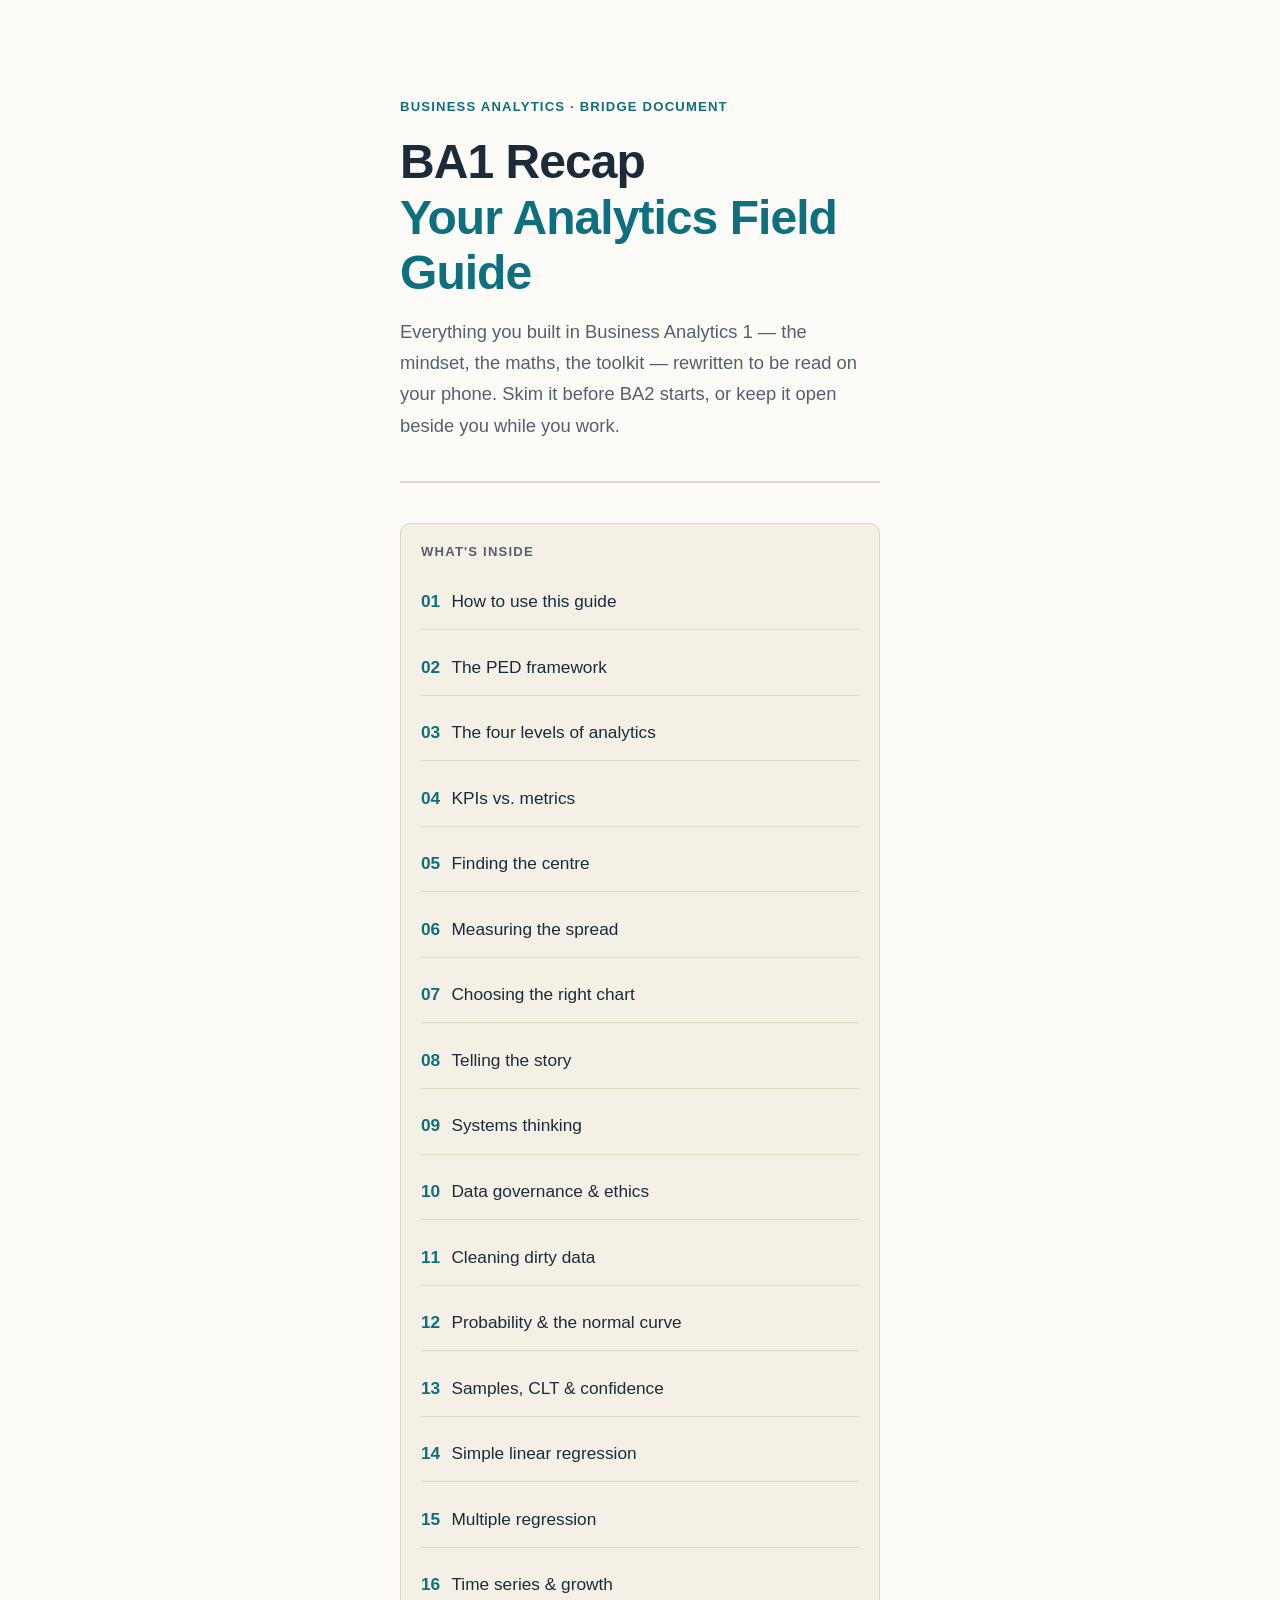
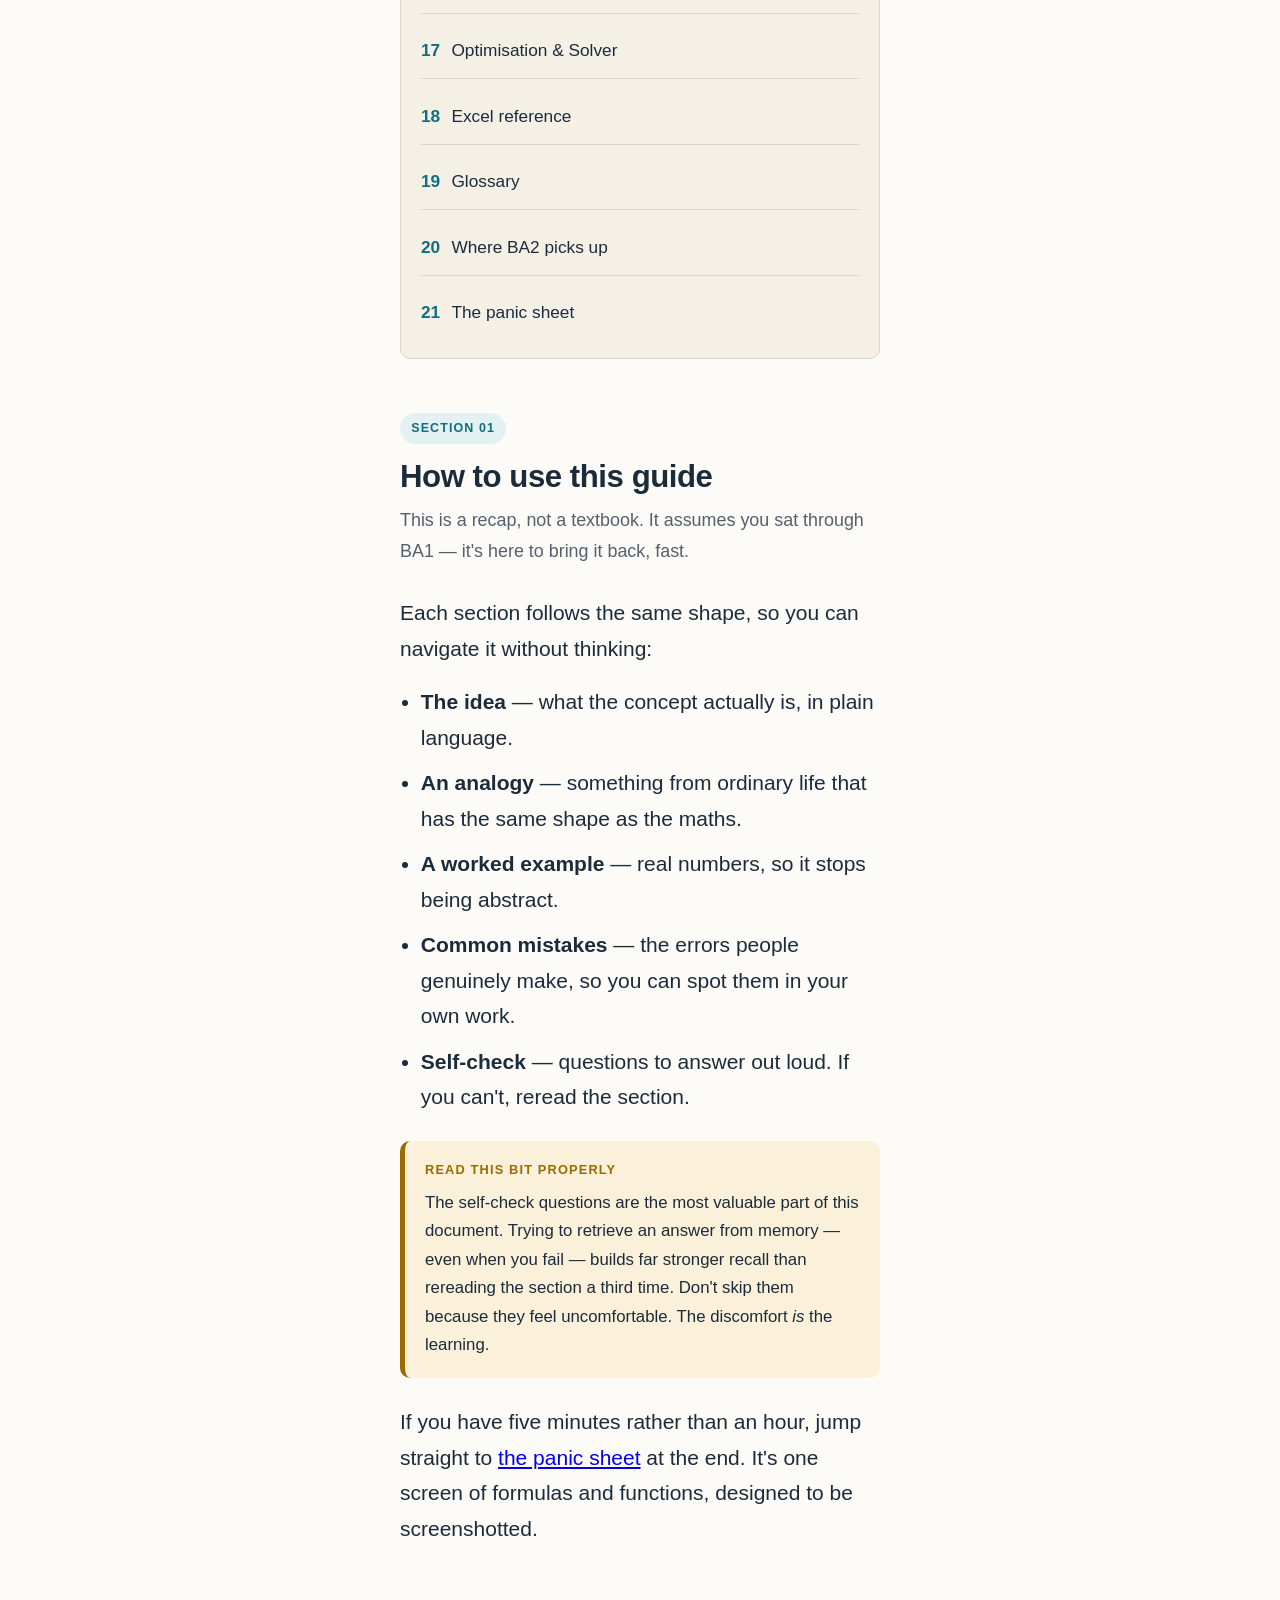
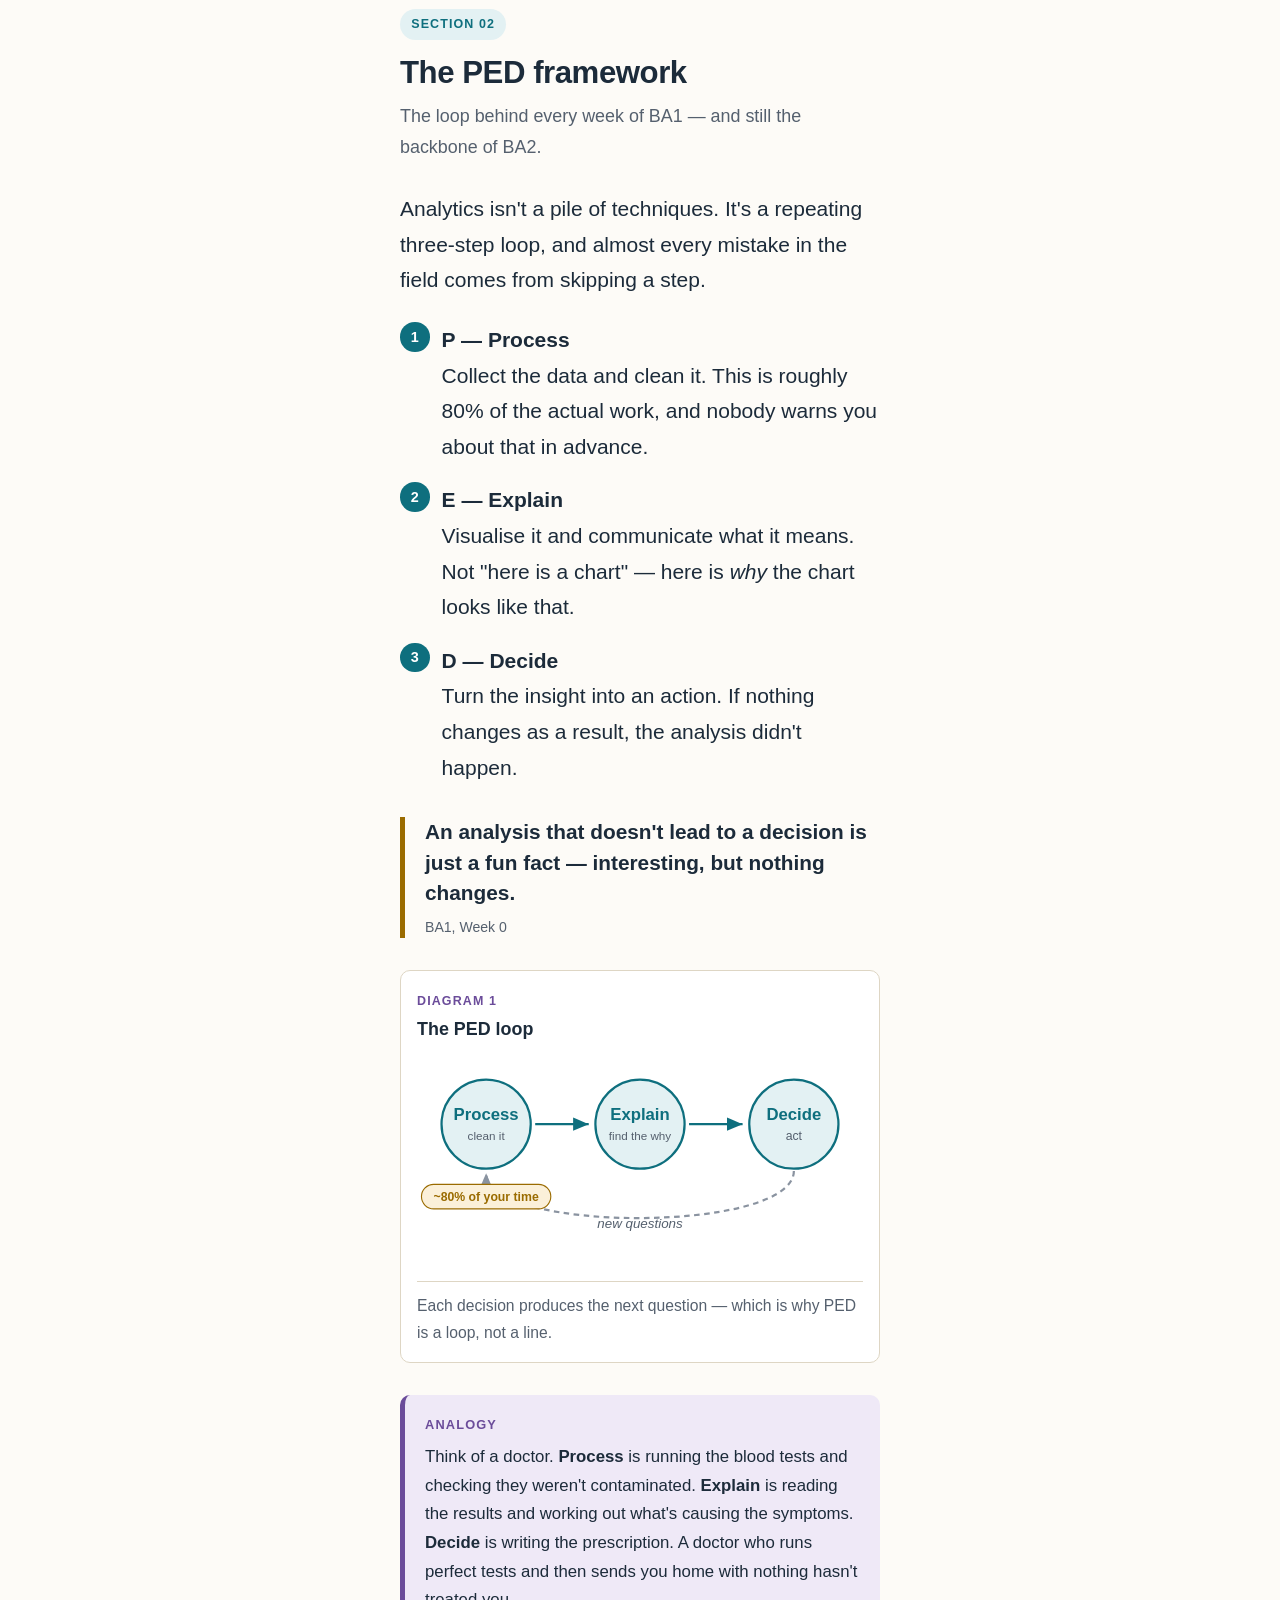
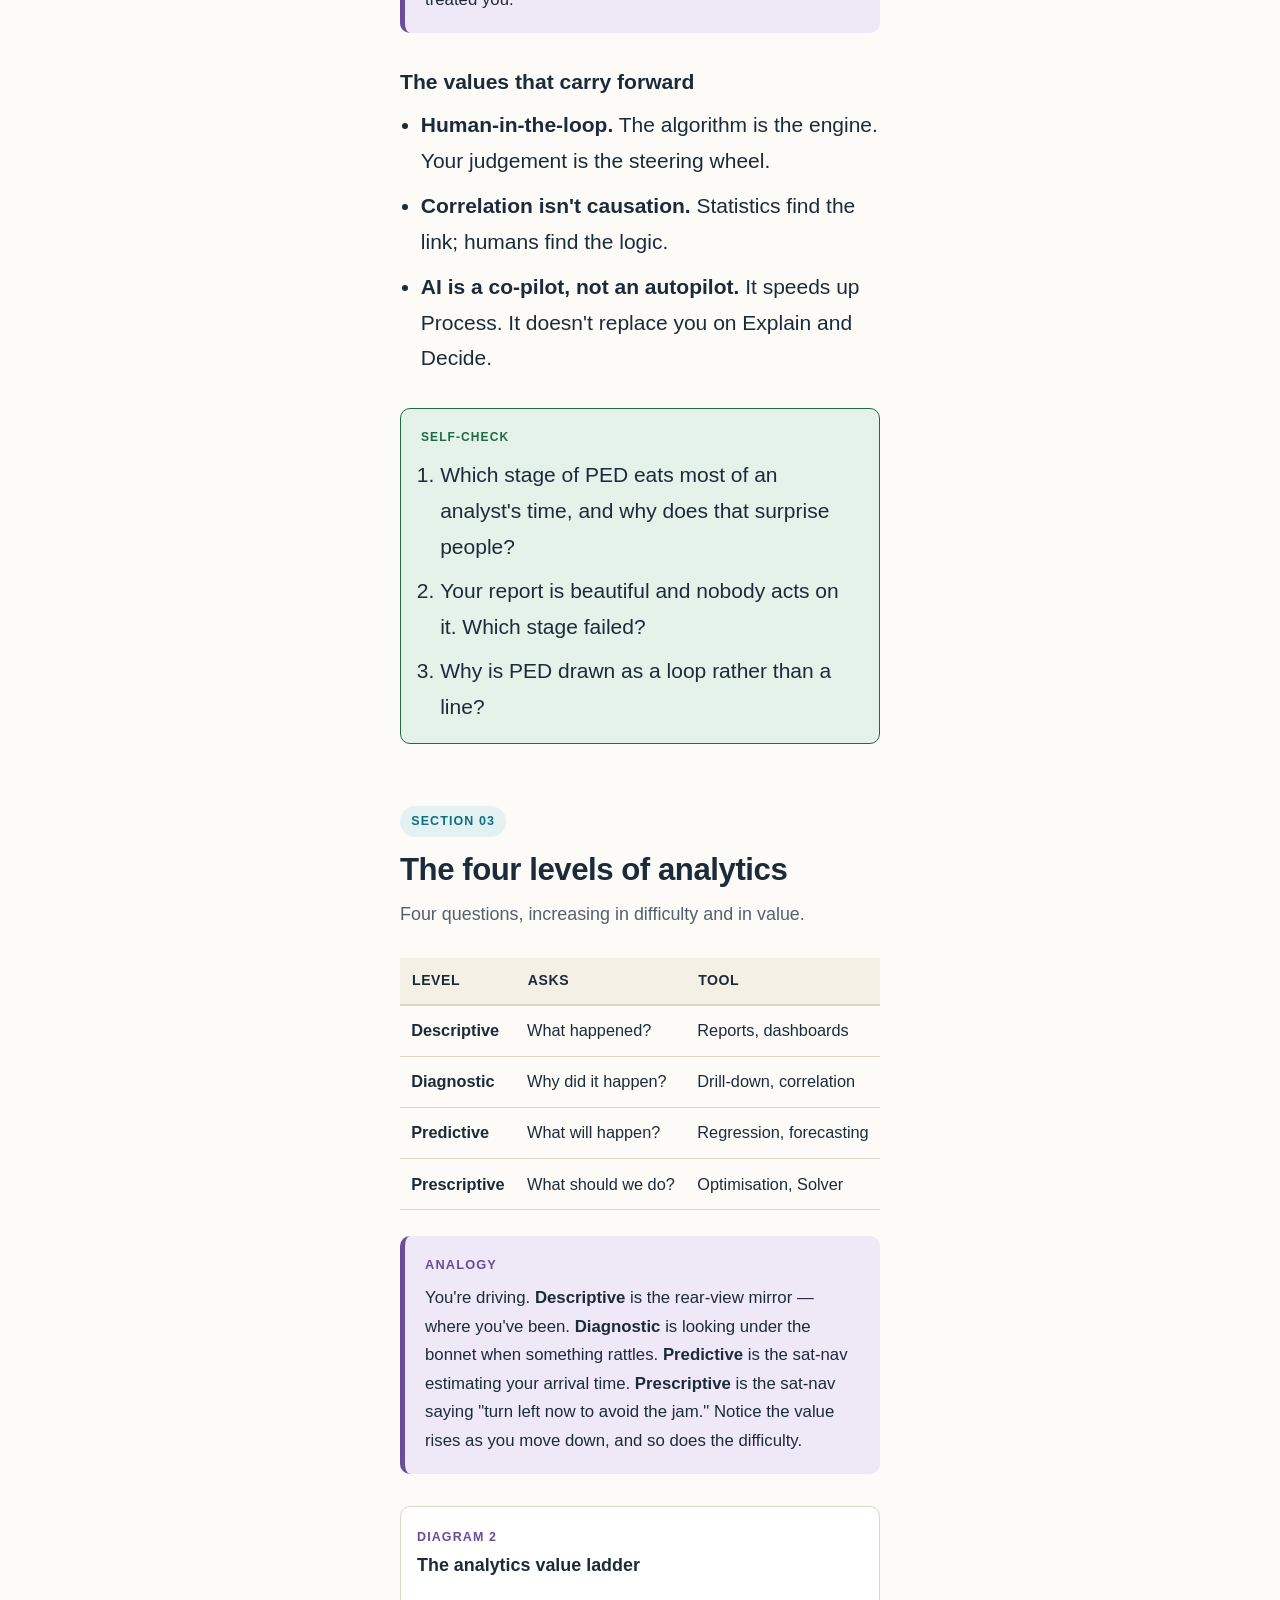
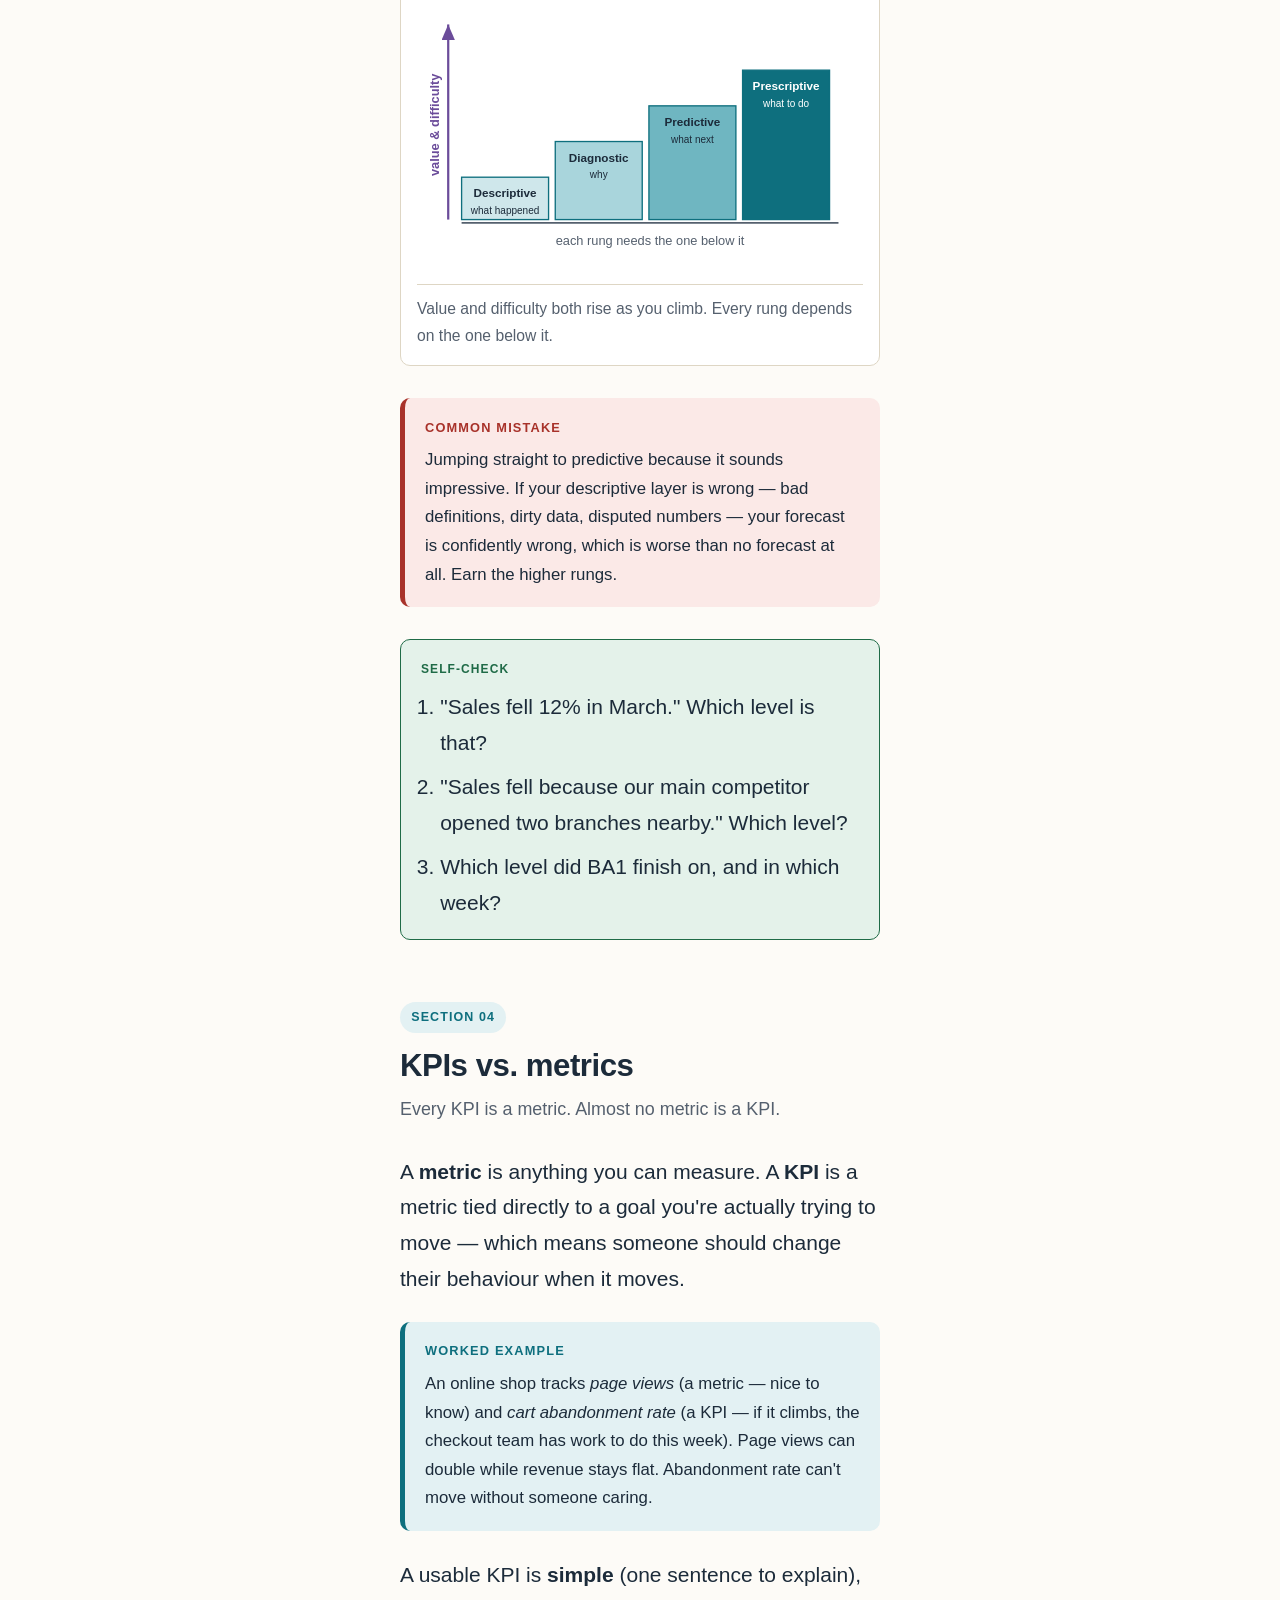
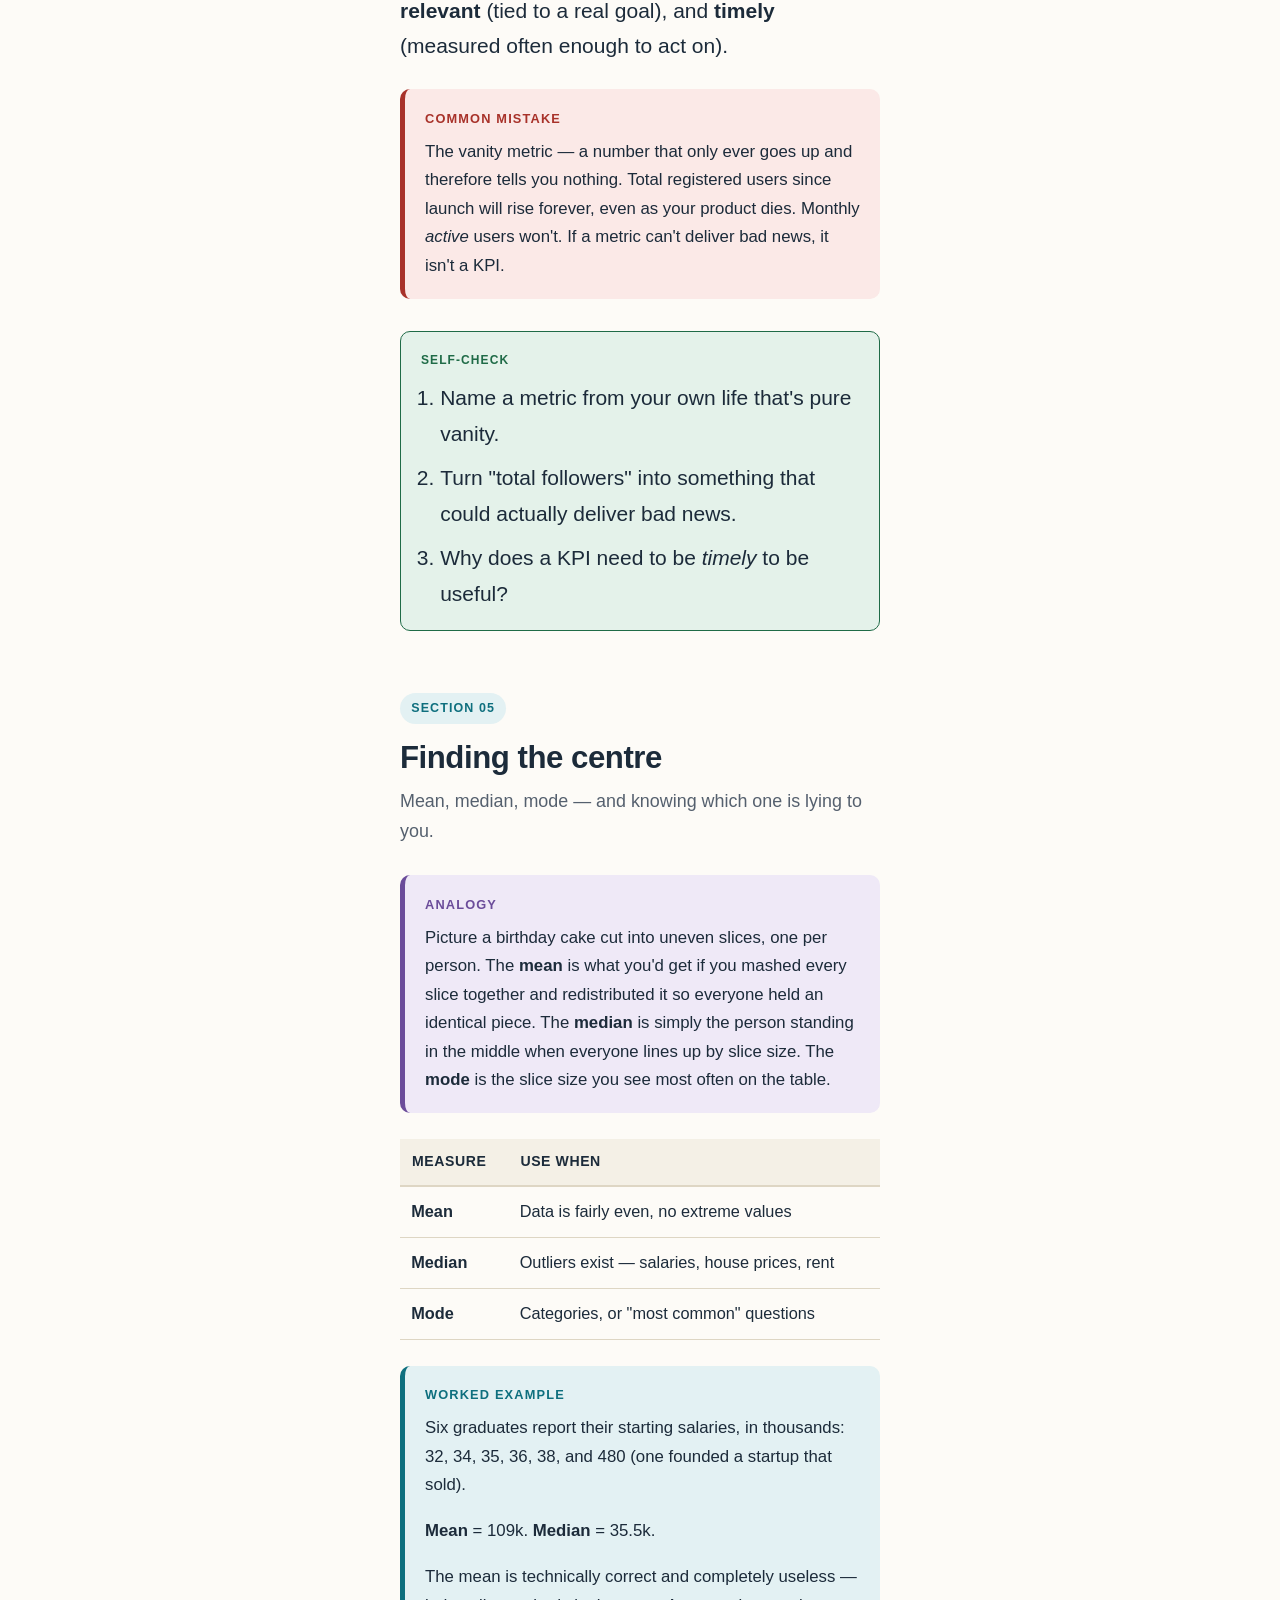
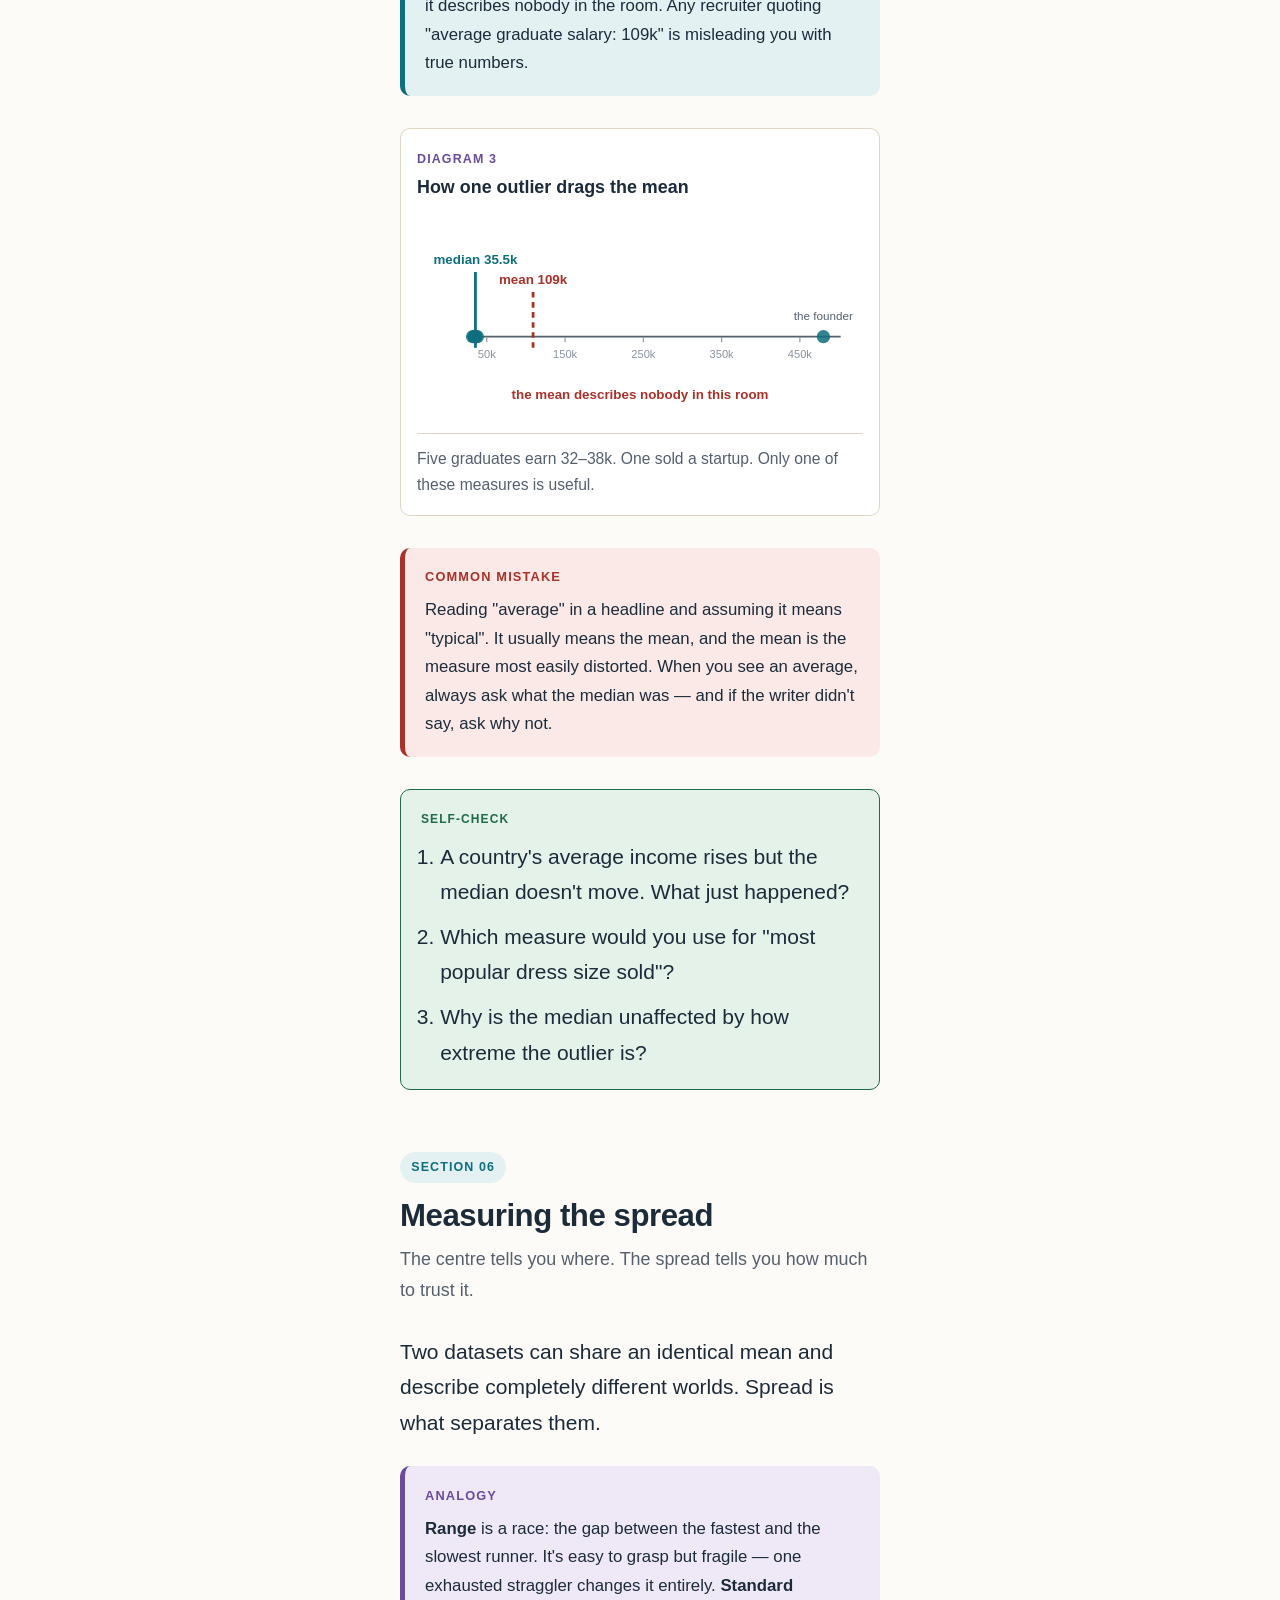
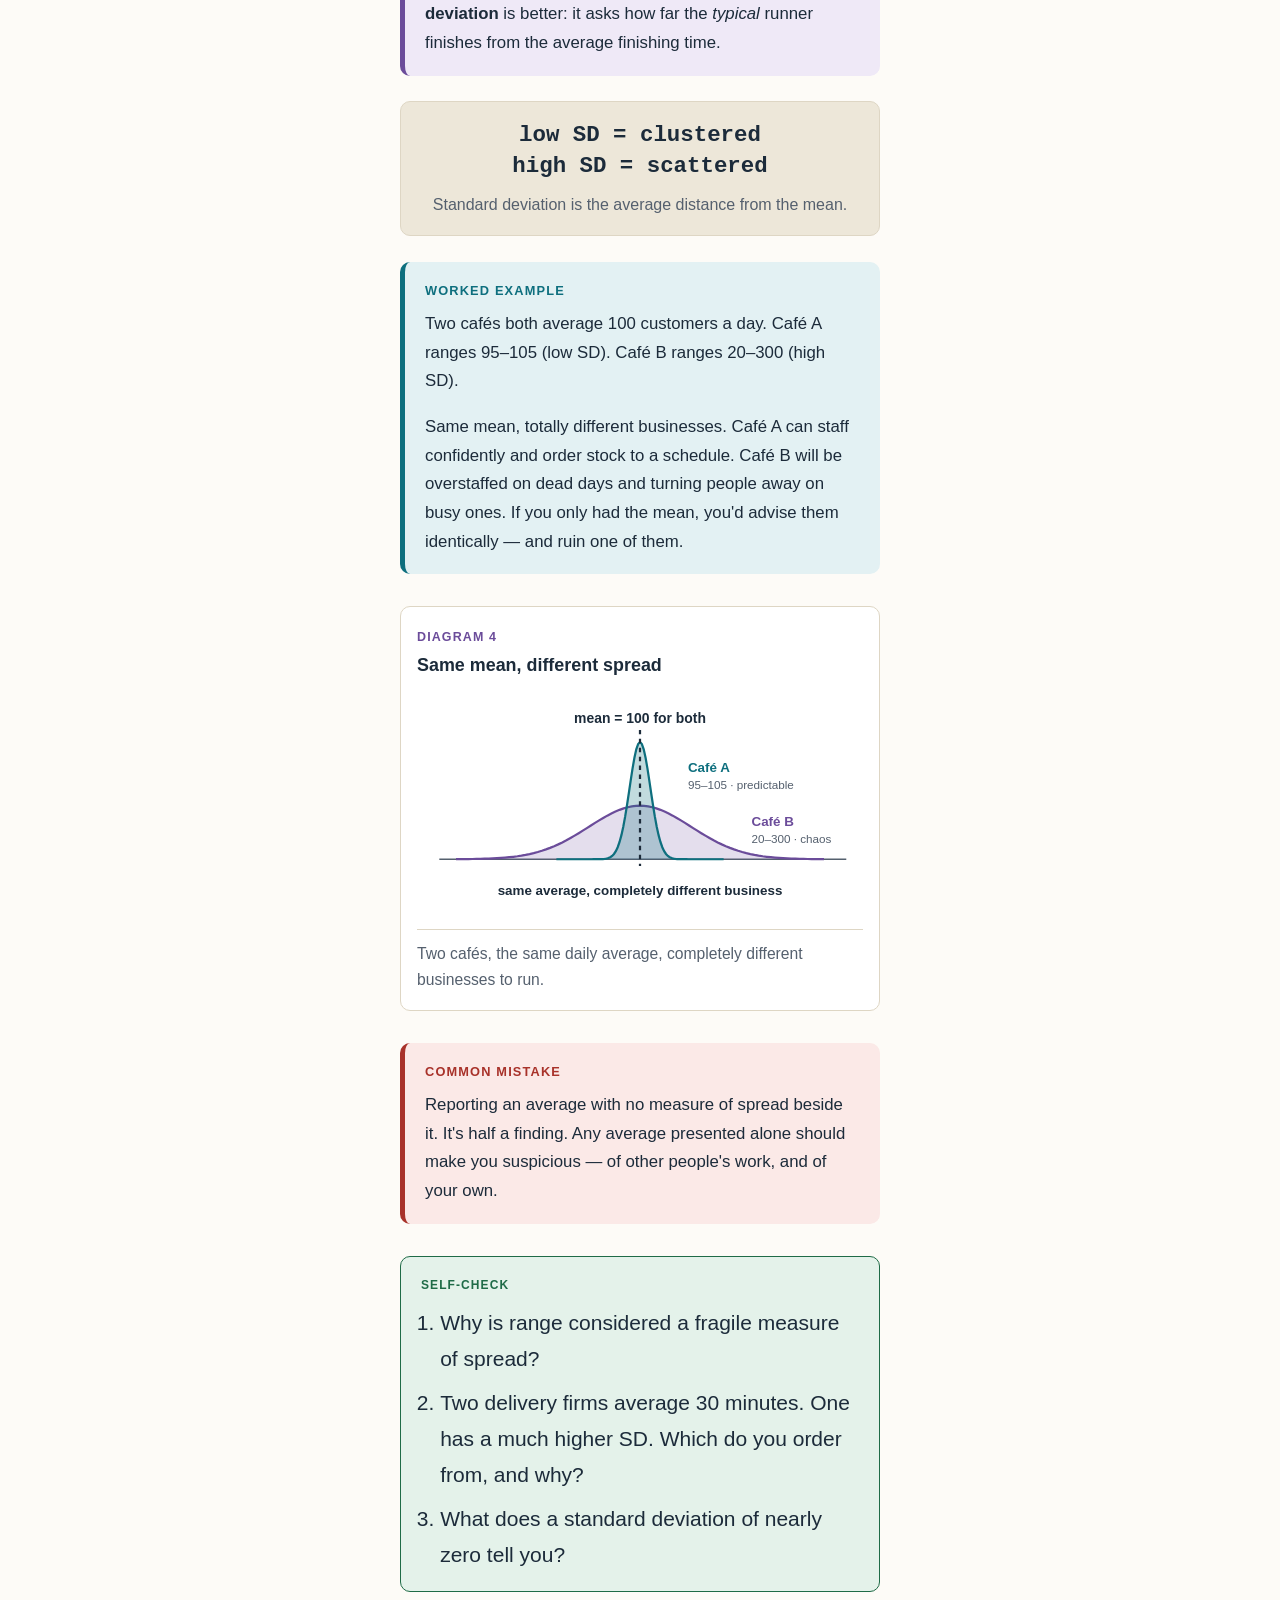
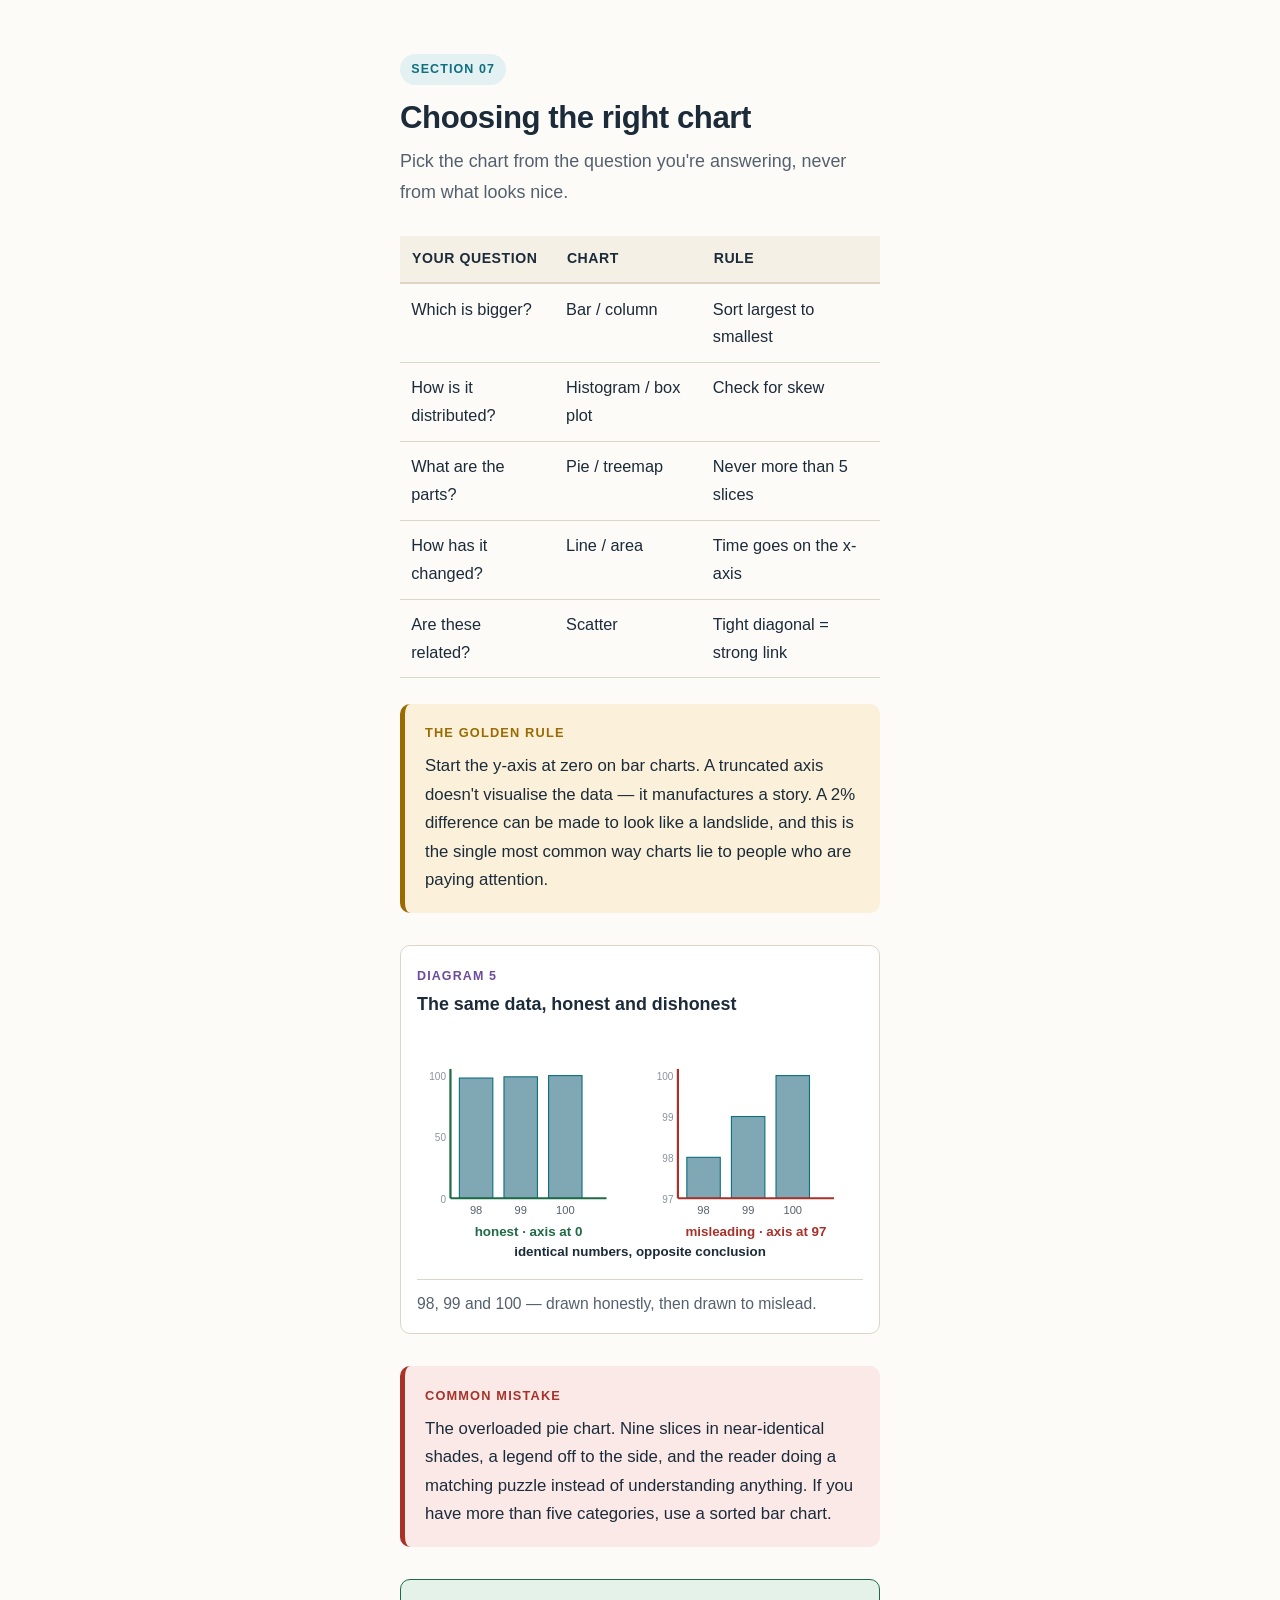
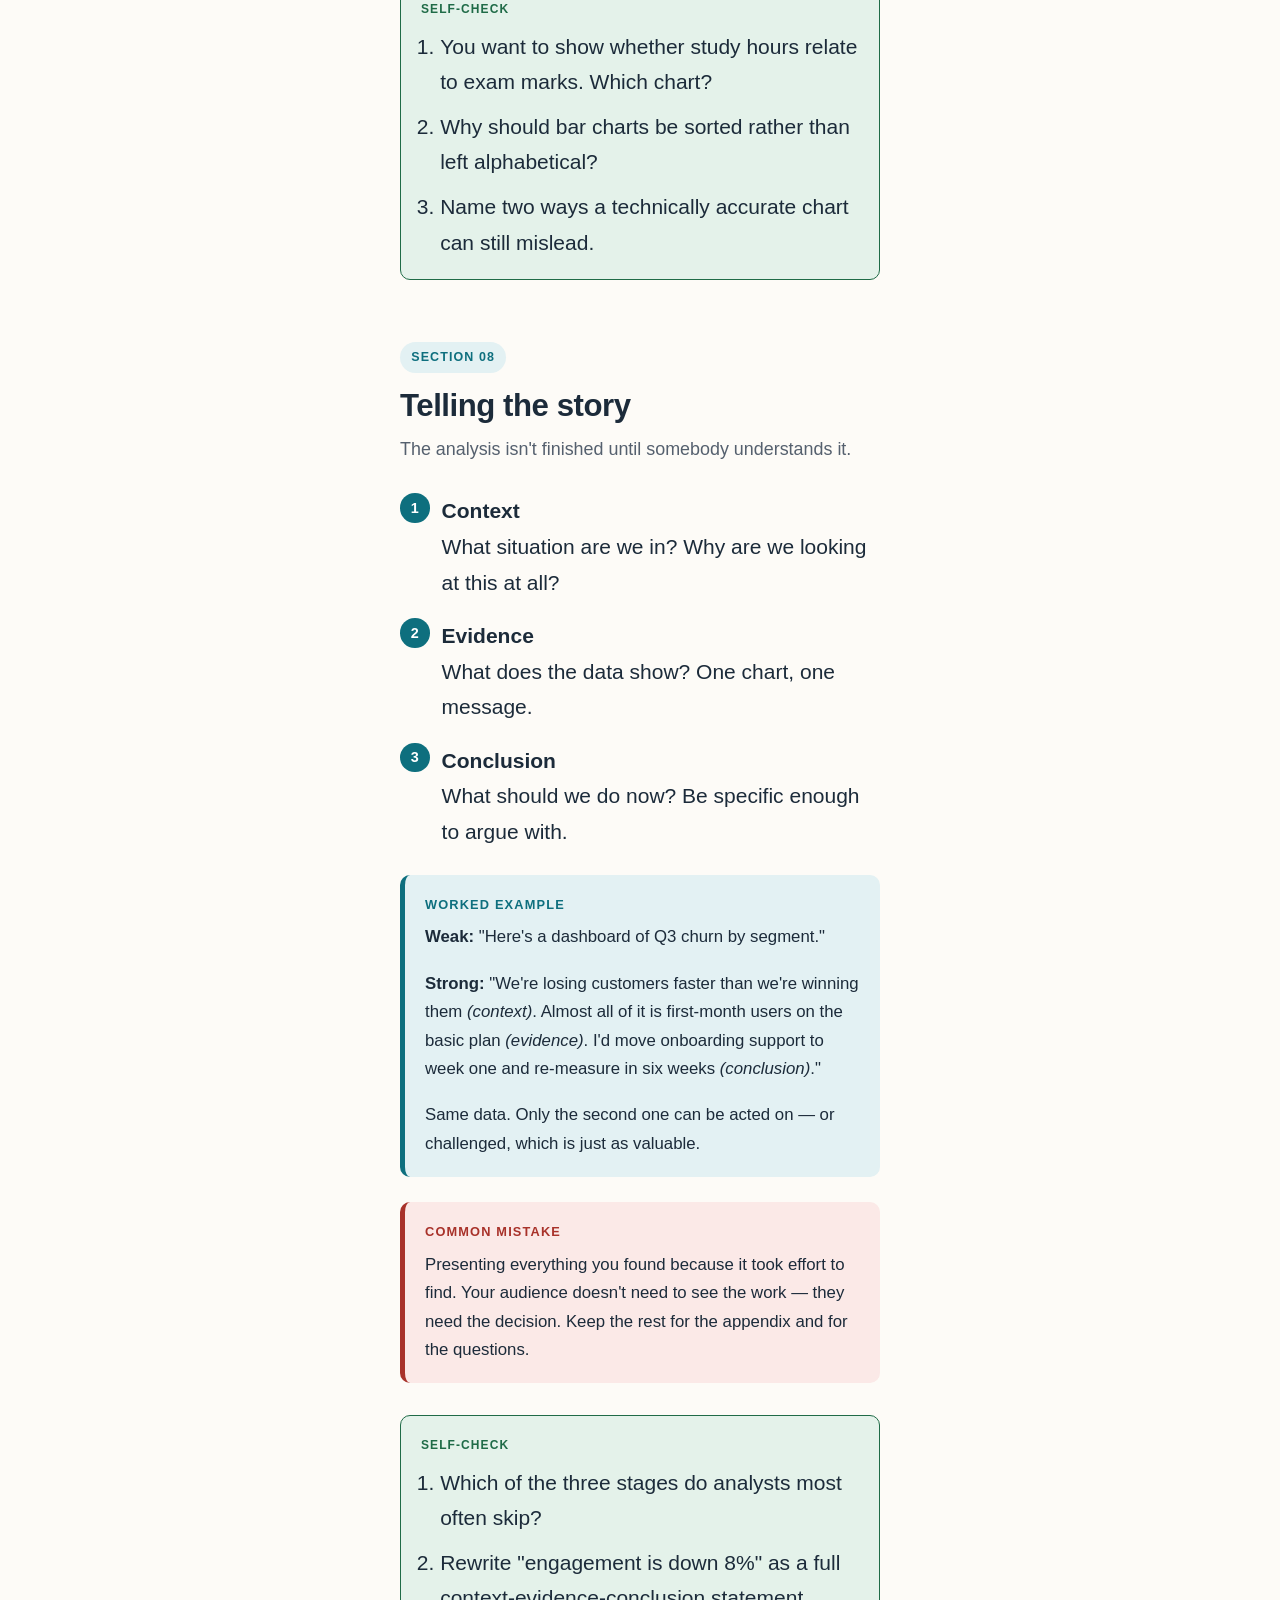
==== index.html @ 1b1f4c46 "Add GitHub Pages deployment workflow Adds a GitHub Actions workflow to deploy the site via GitHub Pa" ====
<!DOCTYPE html>
<html lang="en">
<head>
  <meta charset="UTF-8">
  <meta http-equiv="refresh" content="0; url=BA1-Recap-Study-Guide.html">
  <title>BA1 Recap Study Guide</title>
</head>
<body>
  <p>Redirecting to the <a href="BA1-Recap-Study-Guide.html">BA1 Recap Study Guide</a>...</p>
</body>
</html>
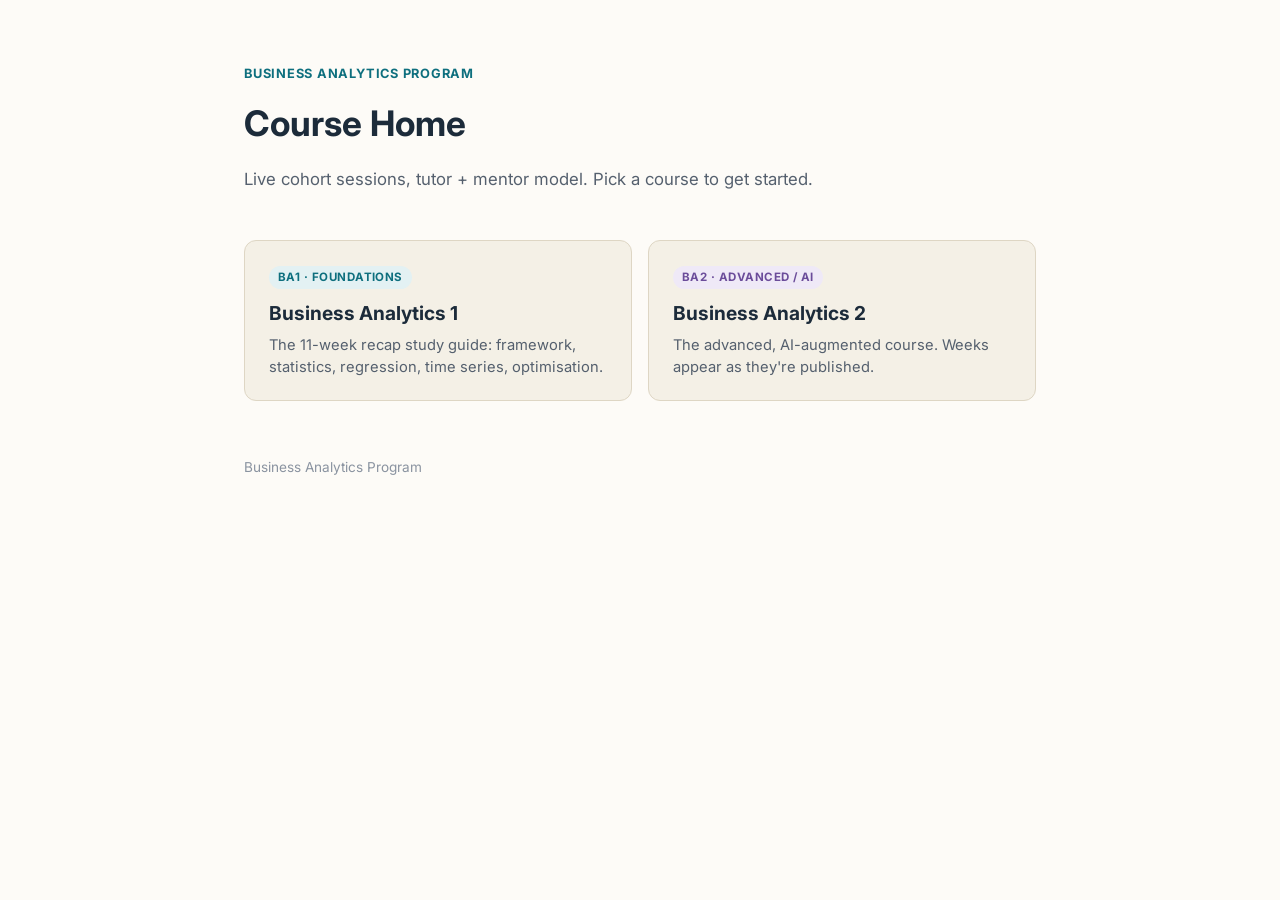
==== commit 023eb6a4: "Refactor index.html to create a course home page with improved layout and styling" ====
--- a/index.html
+++ b/index.html
@@ -1,11 +1,69 @@
 <!DOCTYPE html>
-<html lang="en">
+<html lang="en" dir="ltr">
 <head>
-  <meta charset="UTF-8">
-  <meta http-equiv="refresh" content="0; url=BA1-Recap-Study-Guide.html">
-  <title>BA1 Recap Study Guide</title>
+<meta charset="UTF-8">
+<meta name="viewport" content="width=device-width, initial-scale=1.0">
+<title>Business Analytics — Course Home</title>
+<link href="https://fonts.googleapis.com/css2?family=Inter:wght@400;600;700;800&display=swap" rel="stylesheet">
+<style>
+  :root{
+    --paper:#FDFBF7; --paper-2:#F4F0E6; --paper-3:#EDE7D9; --ink:#1C2B3A;
+    --ink-soft:#55606E; --ink-faint:#8A93A0; --rule:#DED6C4;
+    --teal:#0E6F7E; --teal-bg:#E3F1F3; --lav:#6B4C9A; --lav-bg:#EFE9F7;
+  }
+  *{box-sizing:border-box;}
+  body{
+    margin:0; background:var(--paper); color:var(--ink);
+    font-family:'Inter',-apple-system,BlinkMacSystemFont,"Segoe UI",Roboto,sans-serif;
+    line-height:1.5;
+  }
+  main{max-width:840px; margin:0 auto; padding:64px 24px 80px;}
+  header{margin-bottom:48px;}
+  .kicker{color:var(--teal); font-weight:700; letter-spacing:.06em; text-transform:uppercase; font-size:.8rem;}
+  h1{font-size:2.2rem; margin:.4em 0 .2em;}
+  p.lede{color:var(--ink-soft); font-size:1.05rem; max-width:60ch;}
+  .courses{display:grid; gap:16px; grid-template-columns:1fr; }
+  @media(min-width:640px){ .courses{grid-template-columns:1fr 1fr;} }
+  a.course-card{
+    display:block; text-decoration:none; color:var(--ink);
+    border:1px solid var(--rule); background:var(--paper-2); border-radius:12px;
+    padding:22px 24px; transition:border-color .15s, transform .15s;
+  }
+  a.course-card:hover{ border-color:var(--teal); transform:translateY(-2px); }
+  .badge{
+    display:inline-block; font-size:.72rem; font-weight:700; text-transform:uppercase; letter-spacing:.04em;
+    padding:3px 9px; border-radius:999px; margin-bottom:10px;
+  }
+  .badge.ba1{ background:var(--teal-bg); color:var(--teal); }
+  .badge.ba2{ background:var(--lav-bg); color:var(--lav); }
+  a.course-card h2{ margin:0 0 6px; font-size:1.2rem; }
+  a.course-card p{ margin:0; color:var(--ink-soft); font-size:.92rem; }
+  footer{margin-top:56px; color:var(--ink-faint); font-size:.85rem;}
+</style>
 </head>
 <body>
-  <p>Redirecting to the <a href="BA1-Recap-Study-Guide.html">BA1 Recap Study Guide</a>...</p>
+<main>
+  <header>
+    <div class="kicker">Business Analytics Program</div>
+    <h1>Course Home</h1>
+    <p class="lede">Live cohort sessions, tutor + mentor model. Pick a course to get started.</p>
+  </header>
+
+  <div class="courses">
+    <a class="course-card" href="BA1-Recap-Study-Guide.html">
+      <span class="badge ba1">BA1 &middot; Foundations</span>
+      <h2>Business Analytics 1</h2>
+      <p>The 11-week recap study guide: framework, statistics, regression, time series, optimisation.</p>
+    </a>
+
+    <a class="course-card" href="ba2/hub/index.html">
+      <span class="badge ba2">BA2 &middot; Advanced / AI</span>
+      <h2>Business Analytics 2</h2>
+      <p>The advanced, AI-augmented course. Weeks appear as they're published.</p>
+    </a>
+  </div>
+
+  <footer>Business Analytics Program</footer>
+</main>
 </body>
 </html>
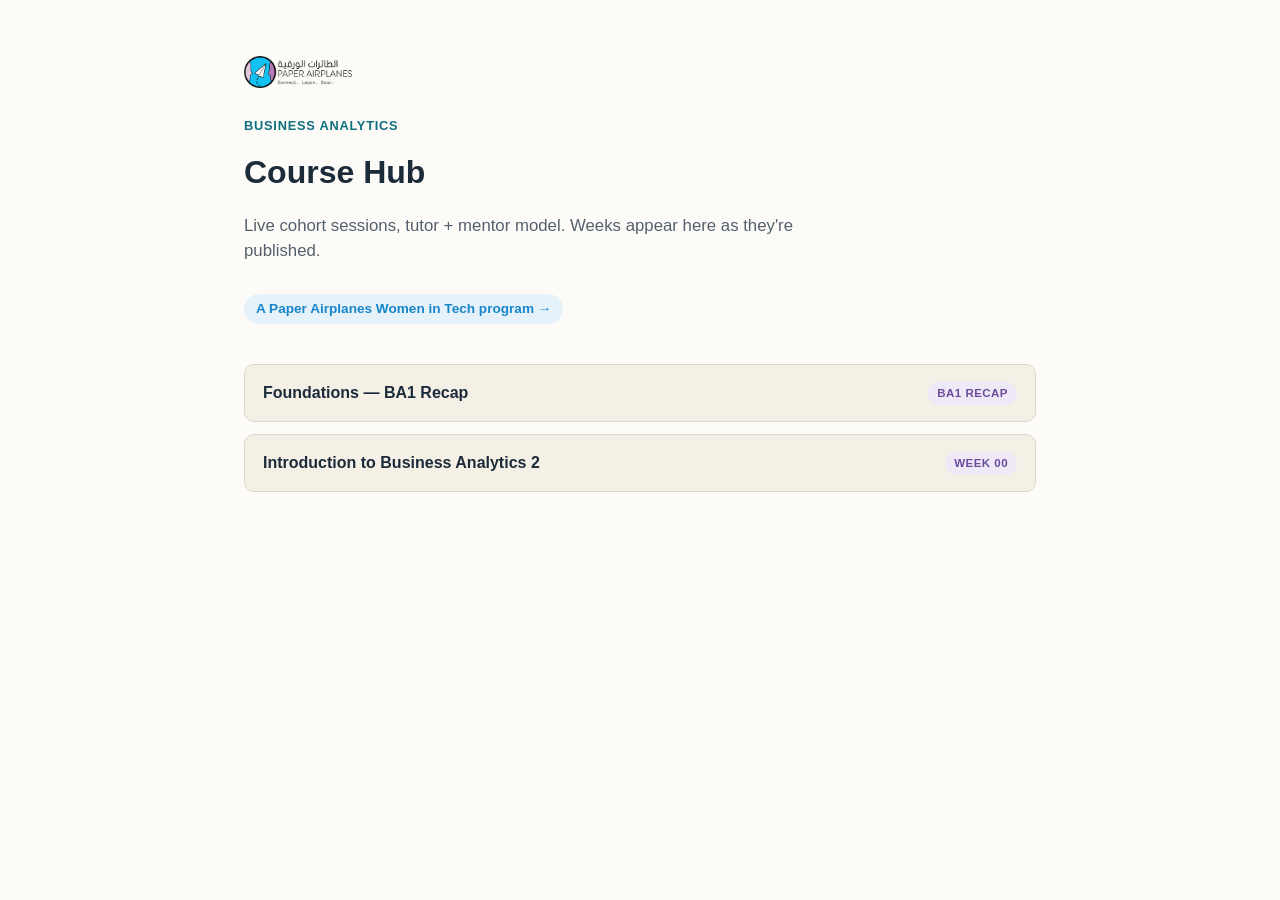
==== commit 03a9780d: "Redirect index.html to new course hub; removed old content and styles" ====
--- a/index.html
+++ b/index.html
@@ -1,69 +1,11 @@
 <!DOCTYPE html>
-<html lang="en" dir="ltr">
+<html lang="en">
 <head>
-<meta charset="UTF-8">
-<meta name="viewport" content="width=device-width, initial-scale=1.0">
-<title>Business Analytics — Course Home</title>
-<link href="https://fonts.googleapis.com/css2?family=Inter:wght@400;600;700;800&display=swap" rel="stylesheet">
-<style>
-  :root{
-    --paper:#FDFBF7; --paper-2:#F4F0E6; --paper-3:#EDE7D9; --ink:#1C2B3A;
-    --ink-soft:#55606E; --ink-faint:#8A93A0; --rule:#DED6C4;
-    --teal:#0E6F7E; --teal-bg:#E3F1F3; --lav:#6B4C9A; --lav-bg:#EFE9F7;
-  }
-  *{box-sizing:border-box;}
-  body{
-    margin:0; background:var(--paper); color:var(--ink);
-    font-family:'Inter',-apple-system,BlinkMacSystemFont,"Segoe UI",Roboto,sans-serif;
-    line-height:1.5;
-  }
-  main{max-width:840px; margin:0 auto; padding:64px 24px 80px;}
-  header{margin-bottom:48px;}
-  .kicker{color:var(--teal); font-weight:700; letter-spacing:.06em; text-transform:uppercase; font-size:.8rem;}
-  h1{font-size:2.2rem; margin:.4em 0 .2em;}
-  p.lede{color:var(--ink-soft); font-size:1.05rem; max-width:60ch;}
-  .courses{display:grid; gap:16px; grid-template-columns:1fr; }
-  @media(min-width:640px){ .courses{grid-template-columns:1fr 1fr;} }
-  a.course-card{
-    display:block; text-decoration:none; color:var(--ink);
-    border:1px solid var(--rule); background:var(--paper-2); border-radius:12px;
-    padding:22px 24px; transition:border-color .15s, transform .15s;
-  }
-  a.course-card:hover{ border-color:var(--teal); transform:translateY(-2px); }
-  .badge{
-    display:inline-block; font-size:.72rem; font-weight:700; text-transform:uppercase; letter-spacing:.04em;
-    padding:3px 9px; border-radius:999px; margin-bottom:10px;
-  }
-  .badge.ba1{ background:var(--teal-bg); color:var(--teal); }
-  .badge.ba2{ background:var(--lav-bg); color:var(--lav); }
-  a.course-card h2{ margin:0 0 6px; font-size:1.2rem; }
-  a.course-card p{ margin:0; color:var(--ink-soft); font-size:.92rem; }
-  footer{margin-top:56px; color:var(--ink-faint); font-size:.85rem;}
-</style>
+  <meta charset="UTF-8">
+  <meta http-equiv="refresh" content="0; url=ba2/hub/index.html">
+  <title>Business Analytics — Course Home</title>
 </head>
 <body>
-<main>
-  <header>
-    <div class="kicker">Business Analytics Program</div>
-    <h1>Course Home</h1>
-    <p class="lede">Live cohort sessions, tutor + mentor model. Pick a course to get started.</p>
-  </header>
-
-  <div class="courses">
-    <a class="course-card" href="BA1-Recap-Study-Guide.html">
-      <span class="badge ba1">BA1 &middot; Foundations</span>
-      <h2>Business Analytics 1</h2>
-      <p>The 11-week recap study guide: framework, statistics, regression, time series, optimisation.</p>
-    </a>
-
-    <a class="course-card" href="ba2/hub/index.html">
-      <span class="badge ba2">BA2 &middot; Advanced / AI</span>
-      <h2>Business Analytics 2</h2>
-      <p>The advanced, AI-augmented course. Weeks appear as they're published.</p>
-    </a>
-  </div>
-
-  <footer>Business Analytics Program</footer>
-</main>
+  <p>Redirecting to the <a href="ba2/hub/index.html">course hub</a>...</p>
 </body>
 </html>
